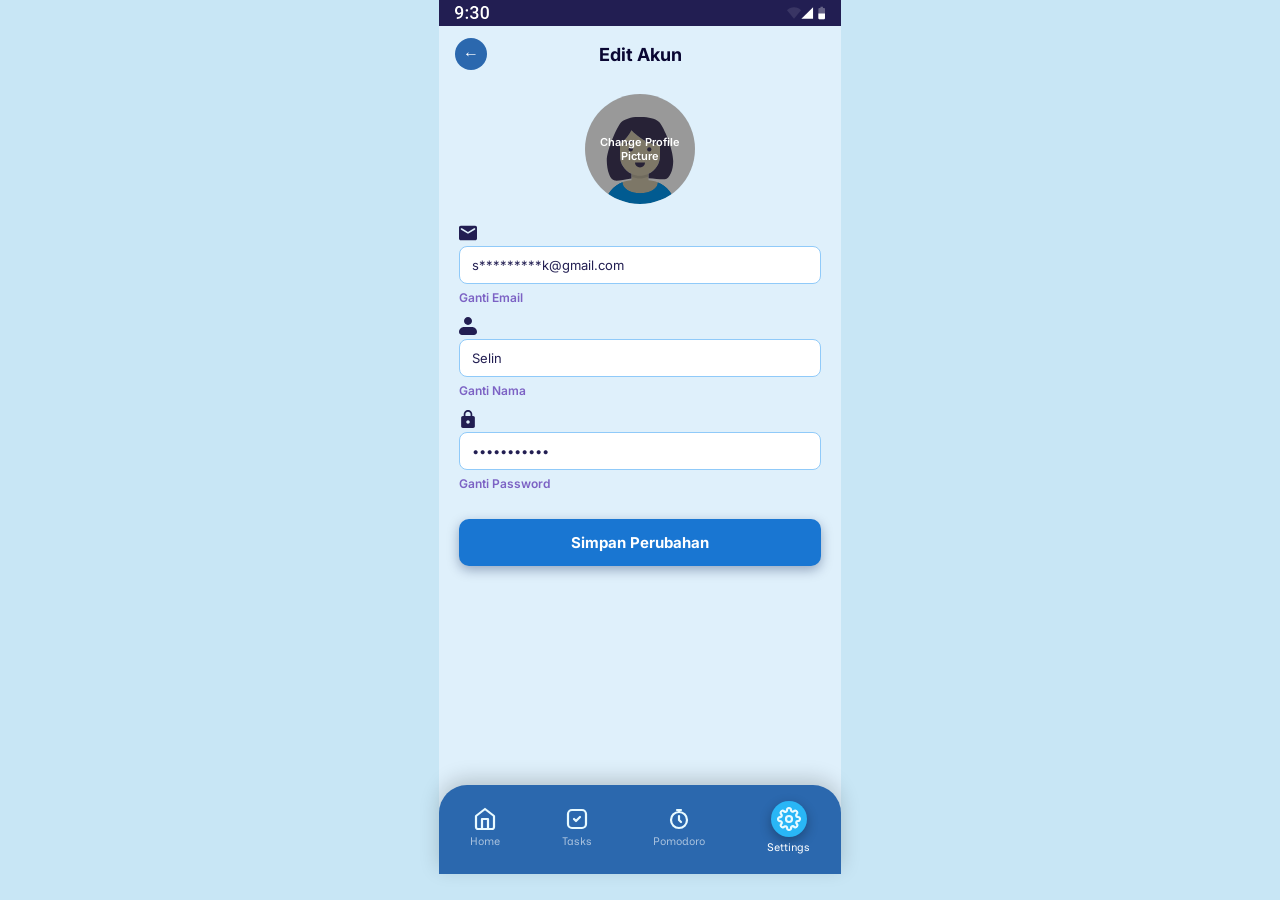
==== Settings/layarDua.html @ 0c35e567 "page dua" ====
<!DOCTYPE html>
<html lang="id">
    <head>
        <meta charset="UTF-8">
        <meta name="viewport" content="width=device-width, initial-scale=1.0">
        <title>Edit Akun</title>
        <link rel="stylesheet" href="style.css?v=3">
        <link href="https://fonts.googleapis.com/css2?family=Inter:wght@400;600;700&family=Inclusive+Sans&display=swap" rel="stylesheet">
    </head>
    <body>
        <div>
             <div id="page-edit">

    <div id="status-bar">
      <img src="../Dashboard/ASSET/Time.svg" alt="9:30">
      <img src="../Dashboard/ASSET/ICON.svg" alt="status">
    </div>

    <div id="edit-header">
      <button id="btn-back">&#8592;</button>
      <h2>Edit Akun</h2>
    </div>

    <div id="change-photo">
      <img src="../Dashboard/ASSET/profil.svg" alt="Avatar">
      <p>Change Profile Picture</p>
    </div>

    <div class="field-group">
      <img src="../Dashboard/ASSET/Envelope.svg" alt="">
      <input type="email" value="s*********k@gmail.com">
      <a href="#">Ganti Email</a>
    </div>

    <div class="field-group">
      <img src="../Dashboard/ASSET/username.svg" alt="">
      <input type="text" value="Selin">
      <a href="#">Ganti Nama</a>
    </div>

    <div class="field-group">
      <img src="../Dashboard/ASSET/gembok.svg" alt="">
      <input type="password" value="password123">
      <a href="#">Ganti Password</a>
    </div>

    <button id="btn-simpan">Simpan Perubahan</button>

    <nav id="bottom-nav">
      <div><img src="../Dashboard/ASSET/HOME.svg" alt=""><span>Home</span></div>
      <div><img src="../Dashboard/ASSET/TASK LOGO.svg" alt=""><span>Tasks</span></div>
      <div><img src="../Dashboard/ASSET/POMODORO LOGO.svg" alt=""><span>Pomodoro</span></div>
      <div class="active"><img src="../Dashboard/ASSET/SETTINGS LOGO.svg" alt=""><span>Settings</span></div>
    </nav>
        </div>
    </body>
</html>
---- Settings/style.css ----
@import url('https://fonts.googleapis.com/css2?family=Inter:wght@400;600;700&family=Inclusive+Sans&display=swap');

* { margin: 0; padding: 0; box-sizing: border-box; }

body {
  font-family: 'Inter', sans-serif;
  background-color: #c8e6f5;
  display: flex;
  justify-content: center;
}

#page-settings {
  width: 402px;
  min-height: 874px;
  background-color: #dff0fb;
  display: flex;
  flex-direction: column;
}

#status-bar {
  display: flex;
  justify-content: space-between;
  align-items: center;
  padding: 6px 16px;
  background-color: #221E52;
}

#status-bar img {
  height: 14px;
  filter: brightness(0) invert(1);
}

#profile-section {
  display: flex;
  flex-direction: column;
  align-items: center;
  padding: 24px 16px 16px;
}

#profile-section h2 {
  font-size: 18px;
  font-weight: 700;
  color: #1a237e;
  margin-bottom: 20px;
}

#profile-section img {
  width: 110px;
  height: 110px;
  border-radius: 50%;
  background-color: white;
  padding: 8px;
}

#nama {
  font-size: 17px;
  font-weight: 700;
  color: #0A0733;
  margin-top: 12px;
}

#username {
  font-size: 12px;
  font-weight: 600;
  color: #7C62C4;
  margin-top: 4px;
}

#btn-edit {
  margin-top: 14px;
  background-color: #1976d2;
  color: white;
  border: none;
  border-radius: 10px;
  padding: 12px 56px;
  font-size: 15px;
  font-weight: 700;
  cursor: pointer;
  box-shadow: 0 4px 12px rgba(10, 30, 80, 0.35);
}

#page-settings > p {
  color: #7C62C4;
  font-size: 13px;
  font-weight: 600;
  padding: 14px 16px 6px;
}

#settings-list {
  list-style: none;
  margin: 0 16px;
}

#settings-list li {
  display: flex;
  align-items: center;
  gap: 14px;
  padding: 17px 8px;
  border-bottom: none;
  font-size: 13px;
  font-weight: 600;
  color: #221E52;
}

#settings-list li img {
  width: 20px;
  height: 20px;
}

#settings-list li img:last-child {
  margin-left: auto;
}

.toggle {
  margin-left: auto;
  width: 38px;
  height: 22px;
  background-color: #7C62C4;
  border-radius: 11px;
  position: relative;
  flex-shrink: 0;
}

.toggle::after {
  content: '';
  position: absolute;
  width: 16px;
  height: 16px;
  background: white;
  border-radius: 50%;
  top: 3px;
  right: 3px;
}

#bottom-nav {
  display: flex;
  justify-content: space-around;
  align-items: center;
  background-color: #2B68AE;
  padding: 16px 0 20px;
  border-radius: 28px 28px 0 0;
  margin-top: auto;
  box-shadow: 0 -6px 20px rgba(0, 0, 0, 0.18);
}

#bottom-nav div {
  display: flex;
  flex-direction: column;
  align-items: center;
  gap: 4px;
  color: rgba(255,255,255,0.6);
  font-family: 'Inclusive Sans', sans-serif;
  font-size: 11px;
}

#bottom-nav div.active {
  color: white;
  margin-top: 0;
}

#bottom-nav img {
  width: 24px;
  height: 24px;
}

#bottom-nav div.active img {
  background-color: #29b6f6;
  border-radius: 50%;
  padding: 6px;
  width: 36px;
  height: 36px;
  box-shadow: 0 4px 12px rgba(0, 0, 0, 0.3);
}

/*EDIT AKUN */

#page-edit {
  width: 402px;
  min-height: 874px;
  background-color: #dff0fb;
  display: flex;
  flex-direction: column;
}

#edit-header {
  display: flex;
  align-items: center;
  padding: 12px 16px;
  position: relative;
}

#btn-back {
  background-color: #2B68AE;
  color: white;
  border: none;
  border-radius: 50%;
  width: 32px;
  height: 32px;
  font-size: 16px;
  cursor: pointer;
  display: flex;
  align-items: center;
  justify-content: center;
}

#edit-header h2 {
  position: absolute;
  left: 50%;
  transform: translateX(-50%);
  font-size: 18px;
  font-weight: 700;
  color: #0A0733;
}

#change-photo {
  display: flex;
  flex-direction: column;
  align-items: center;
  margin: 12px 0 20px;
  position: relative;
}

#change-photo img {
  width: 110px;
  height: 110px;
  border-radius: 50%;
  object-fit: cover;
}

#change-photo p {
  position: absolute;
  top: 0;
  width: 110px;
  height: 110px;
  border-radius: 50%;
  background-color: rgba(0,0,0,0.4);
  color: white;
  font-size: 11px;
  font-weight: 600;
  display: flex;
  align-items: center;
  justify-content: center;
  text-align: center;
  cursor: pointer;
  padding: 8px;
}

.field-group {
  display: flex;
  flex-direction: column;
  padding: 0 20px;
  margin-bottom: 12px;
}

.field-group img {
  width: 18px;
  height: 18px;
  margin-bottom: 4px;
}

.field-group input {
  border: 1px solid #90caf9;
  border-radius: 8px;
  padding: 10px 12px;
  font-size: 13px;
  color: #221E52;
  background: white;
  outline: none;
  font-family: 'Inter', sans-serif;
}

.field-group a {
  font-size: 12px;
  font-weight: 600;
  color: #7C62C4;
  margin-top: 6px;
  text-decoration: none;
}

#btn-simpan {
  margin: 16px 20px;
  background-color: #1976d2;
  color: white;
  border: none;
  border-radius: 10px;
  padding: 14px;
  font-size: 15px;
  font-weight: 700;
  cursor: pointer;
  font-family: 'Inter', sans-serif;
  box-shadow: 0 4px 12px rgba(10, 30, 80, 0.35);
}
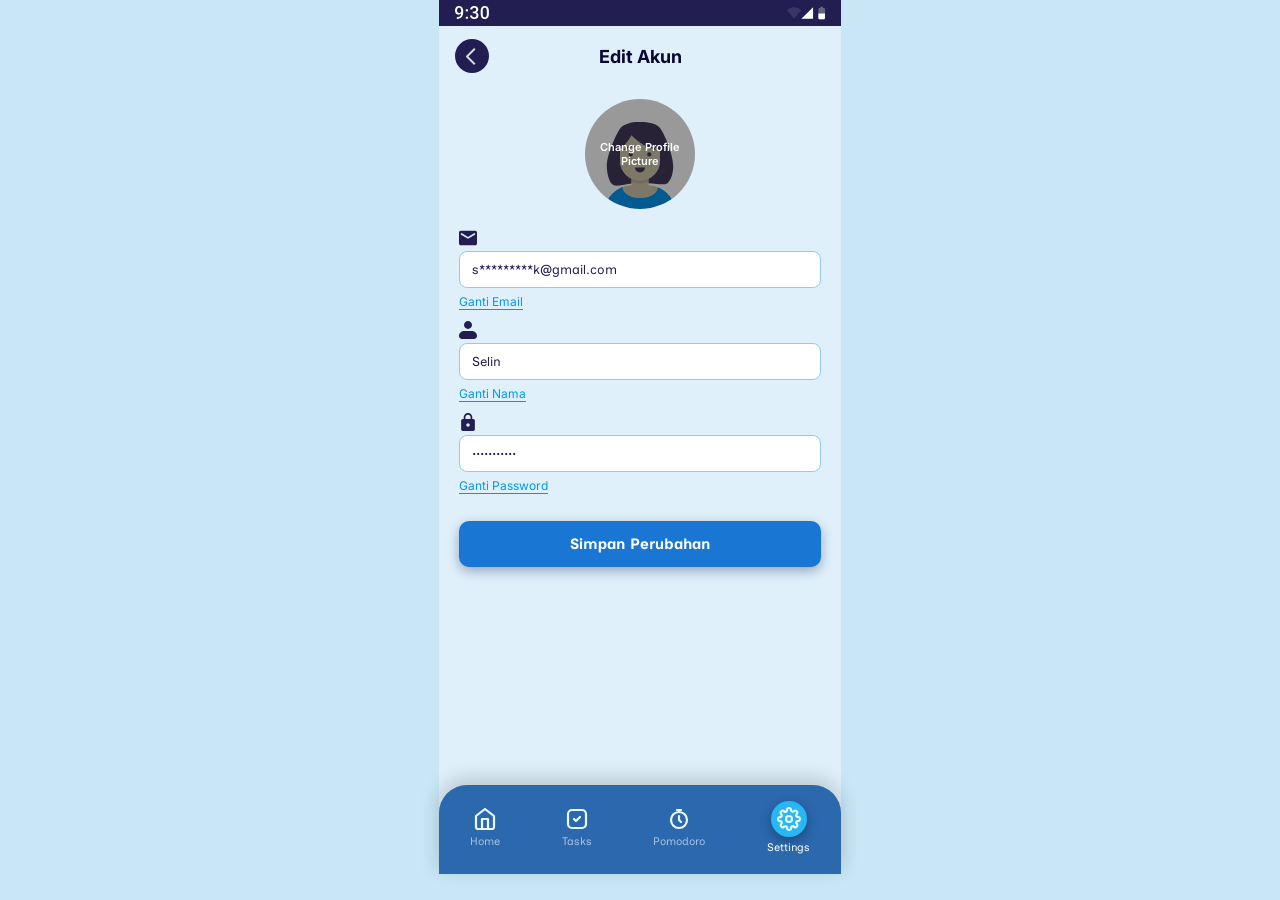
==== commit 5e690f51: "finish layar 2(edit akun)" ====
--- a/Settings/layarDua.html
+++ b/Settings/layarDua.html
@@ -17,7 +17,7 @@
     </div>
 
     <div id="edit-header">
-      <button id="btn-back">&#8592;</button>
+      <img src="../Dashboard/ASSET/Back.svg" alt="back button">
       <h2>Edit Akun</h2>
     </div>
 
--- a/Settings/style.css
+++ b/Settings/style.css
@@ -189,18 +189,9 @@
   position: relative;
 }
 
-#btn-back {
-  background-color: #2B68AE;
-  color: white;
-  border: none;
-  border-radius: 50%;
-  width: 32px;
-  height: 32px;
-  font-size: 16px;
-  cursor: pointer;
-  display: flex;
-  align-items: center;
-  justify-content: center;
+#btn-back img {
+  width: 16px;
+  height: 16px;
 }
 
 #edit-header h2 {
@@ -266,15 +257,19 @@
   color: #221E52;
   background: white;
   outline: none;
-  font-family: 'Inter', sans-serif;
+  font-family: 'Inclusive Sans', sans-serif;
 }
 
 .field-group a {
   font-size: 12px;
-  font-weight: 600;
-  color: #7C62C4;
+  font-weight: 400;
+  color: #0198F1;
   margin-top: 6px;
-  text-decoration: none;
+  text-decoration: underline;
+  text-underline-offset: 3px;
+  text-decoration-color: #0198F1;
+  display: inline-block;
+  width: fit-content;
 }
 
 #btn-simpan {
@@ -287,6 +282,6 @@
   font-size: 15px;
   font-weight: 700;
   cursor: pointer;
-  font-family: 'Inter', sans-serif;
+  font-family: 'Inclusive Sans', sans-serif;
   box-shadow: 0 4px 12px rgba(10, 30, 80, 0.35);
 }
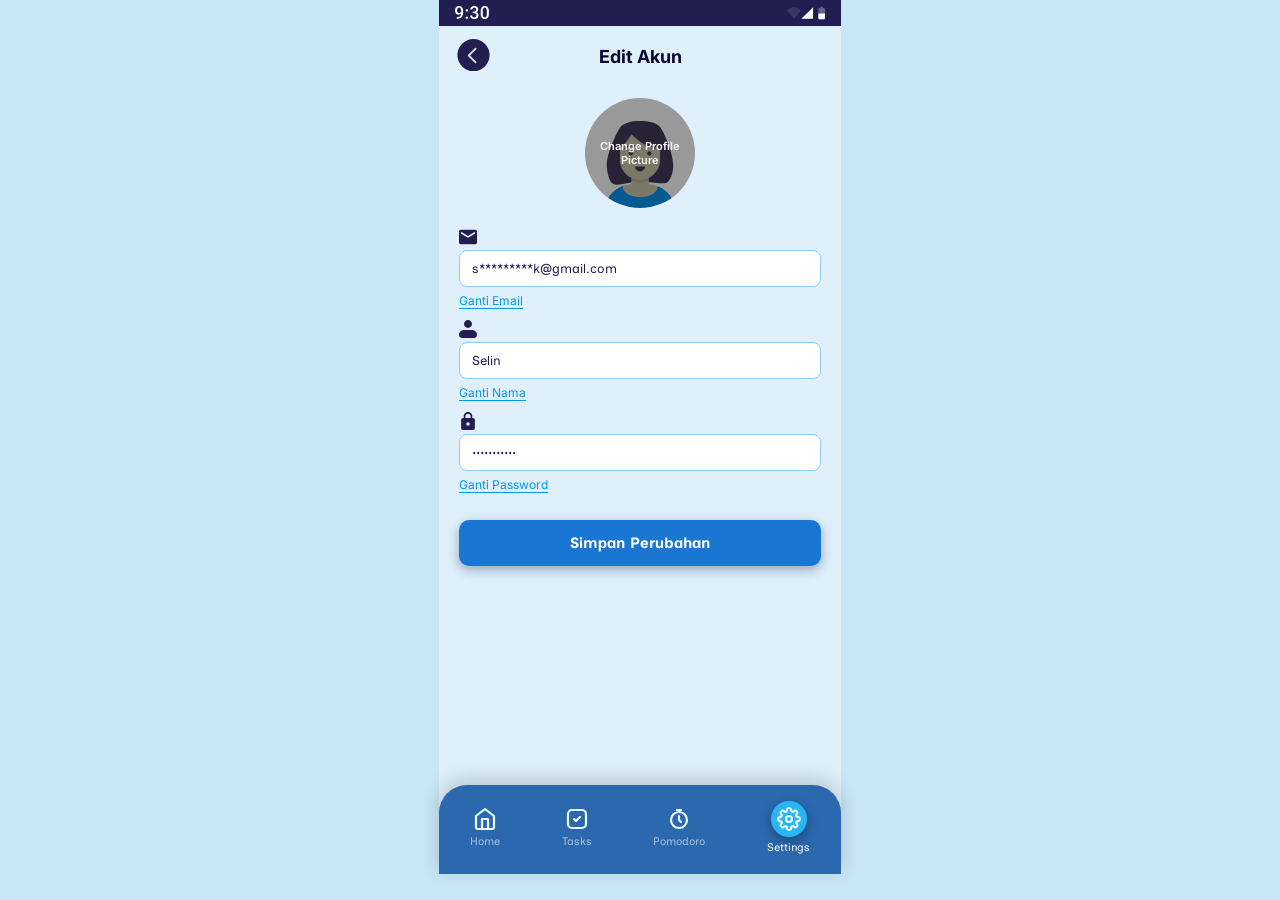
==== commit 91033a68: "bug fixing" ====
--- a/Settings/layarDua.html
+++ b/Settings/layarDua.html
@@ -4,11 +4,11 @@
         <meta charset="UTF-8">
         <meta name="viewport" content="width=device-width, initial-scale=1.0">
         <title>Edit Akun</title>
-        <link rel="stylesheet" href="style.css?v=3">
+        <link rel="stylesheet" href="style.css?v=4">
         <link href="https://fonts.googleapis.com/css2?family=Inter:wght@400;600;700&family=Inclusive+Sans&display=swap" rel="stylesheet">
     </head>
     <body>
-        <div>
+        
              <div id="page-edit">
 
     <div id="status-bar">
@@ -17,7 +17,9 @@
     </div>
 
     <div id="edit-header">
-      <img src="../Dashboard/ASSET/Back.svg" alt="back button">
+      <button id="btn-back">
+        <img src="../Dashboard/ASSET/Back.svg">
+      </button>
       <h2>Edit Akun</h2>
     </div>
 
@@ -51,7 +53,8 @@
       <div><img src="../Dashboard/ASSET/TASK LOGO.svg" alt=""><span>Tasks</span></div>
       <div><img src="../Dashboard/ASSET/POMODORO LOGO.svg" alt=""><span>Pomodoro</span></div>
       <div class="active"><img src="../Dashboard/ASSET/SETTINGS LOGO.svg" alt=""><span>Settings</span></div>
-    </nav>
-        </div>
+        </nav>
+    </div>
+    <script src="main.js"></script>
     </body>
 </html>
--- a/Settings/style.css
+++ b/Settings/style.css
@@ -189,9 +189,19 @@
   position: relative;
 }
 
+#btn-back {
+  background: none;
+  border: none;
+  padding: 0;
+  cursor: pointer;
+  width: 36px;
+  height: 36px;
+}
+
 #btn-back img {
-  width: 16px;
-  height: 16px;
+  width: 35px;
+  height: 35px;
+  filter: none;
 }
 
 #edit-header h2 {
@@ -284,4 +294,13 @@
   cursor: pointer;
   font-family: 'Inclusive Sans', sans-serif;
   box-shadow: 0 4px 12px rgba(10, 30, 80, 0.35);
+}
+
+#bottom-nav div {
+  transition: transform 0.2s ease;
+  cursor: pointer;
+}
+
+#bottom-nav div:active {
+  transform: scale(0.85);
 }
